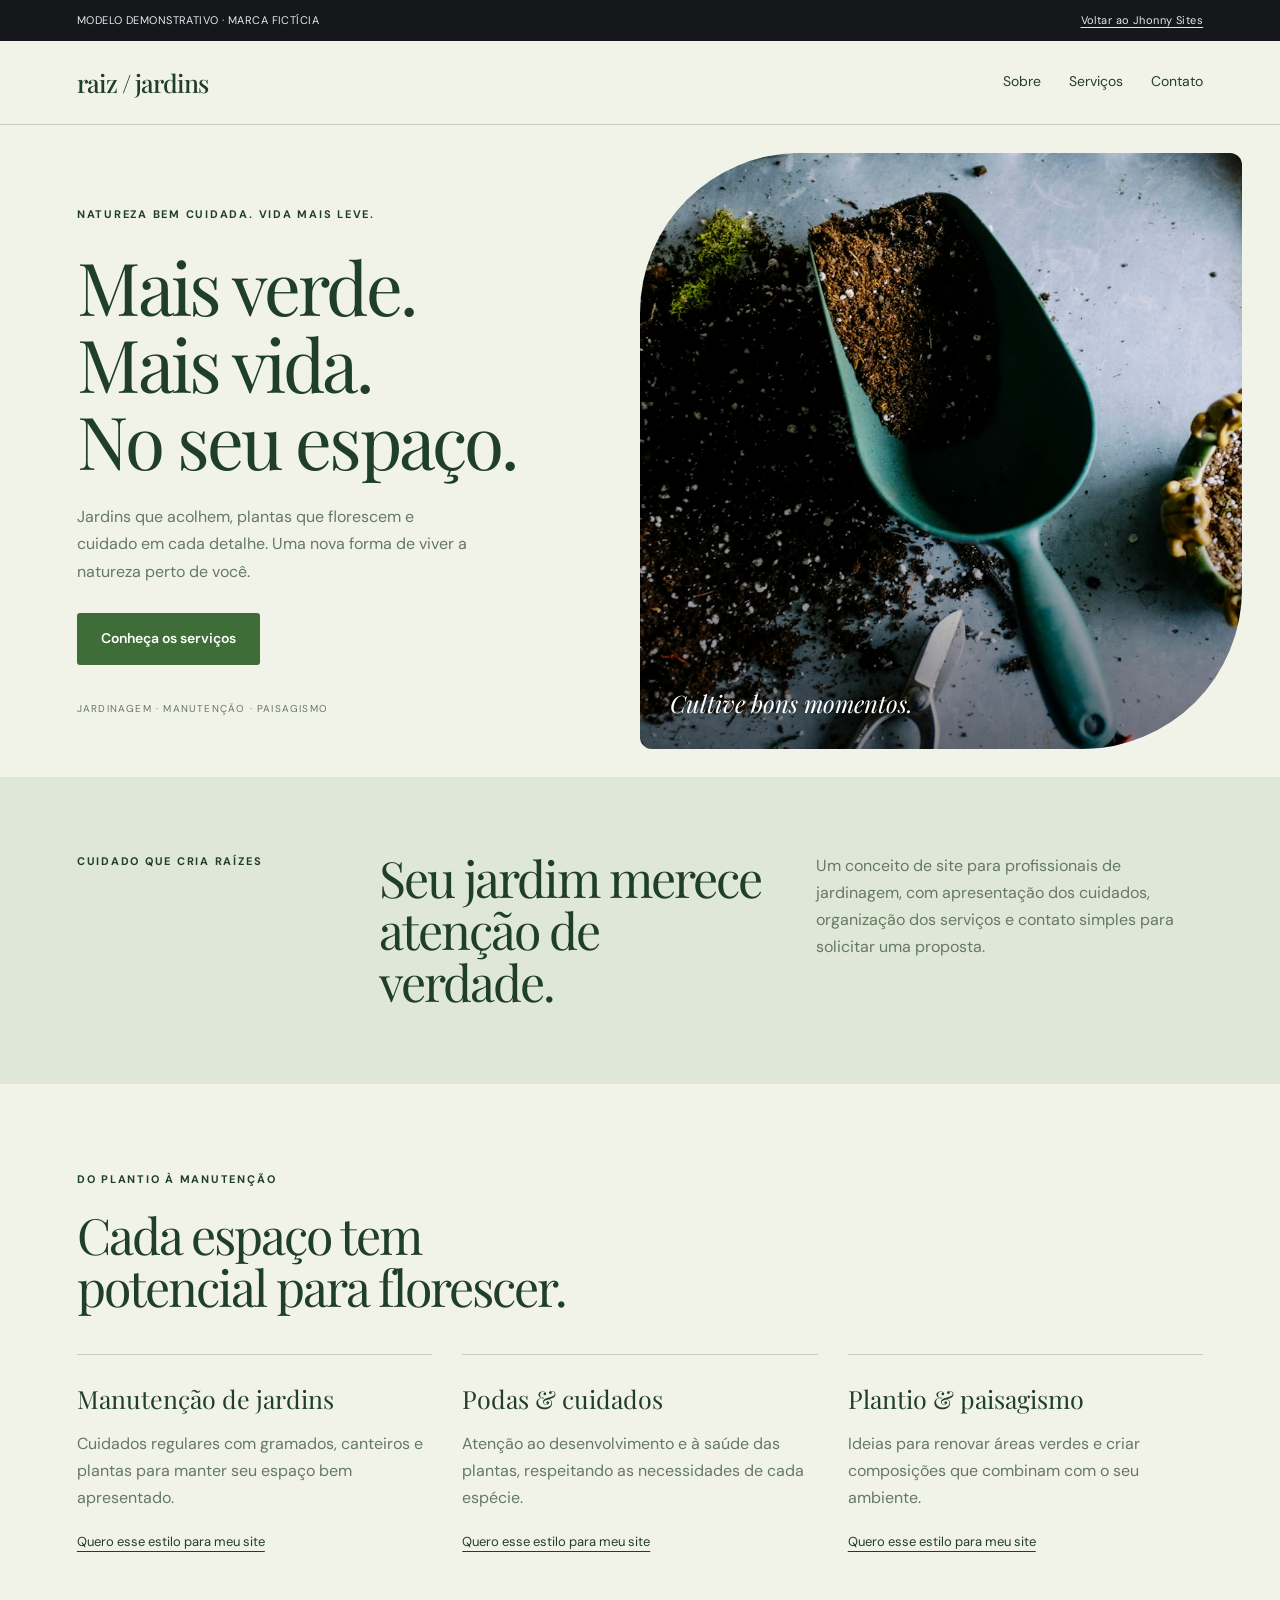
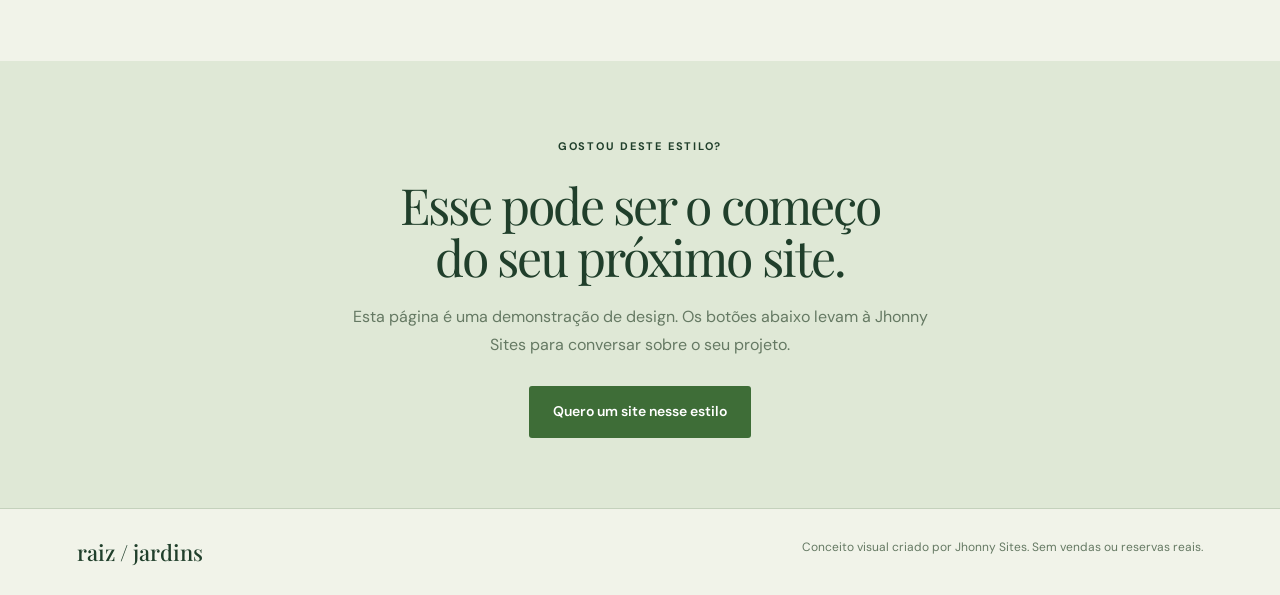
==== demos/jardinagem.html @ eca094b2 "Adicionar demonstração de jardinagem e paisagismo" ====
<!doctype html><html lang="pt-BR"><head><meta charset="utf-8"><meta name="viewport" content="width=device-width,initial-scale=1"><meta name="robots" content="noindex"><title>Raiz Jardins — Demonstração Jhonny Sites</title><link rel="stylesheet" href="demo.css?v=jardinagem"></head><body data-demo="jardinagem"><div class="demo-disclaimer"><span>MODELO DEMONSTRATIVO · MARCA FICTÍCIA</span><a href="../index.html#projetos">Voltar ao Jhonny Sites</a></div><header><a id="brand" href="#inicio"></a><nav aria-label="Navegação do exemplo"><a href="#sobre">Sobre</a><a href="#servicos" id="navServices">Serviços</a><a href="#contato">Contato</a></nav></header><main><section class="demo-hero" id="inicio"><div class="hero-copy"><span id="eyebrow" class="eyebrow"></span><h1 id="headline"></h1><p id="intro"></p><a href="#servicos" class="cta" id="primary"></a><span class="hero-caption" id="caption"></span></div><div class="hero-image"><img id="heroPhoto" alt="" fetchpriority="high"><span id="imageCaption"></span></div></section><section class="demo-about" id="sobre"><span class="eyebrow" id="aboutLabel"></span><h2 id="aboutTitle"></h2><p id="aboutText"></p></section><section class="demo-services" id="servicos"><div class="section-heading"><span class="eyebrow" id="servicesLabel"></span><h2 id="servicesTitle"></h2></div><div class="services-grid" id="cards"></div></section><section class="demo-contact" id="contato"><span class="eyebrow">GOSTOU DESTE ESTILO?</span><h2>Esse pode ser o começo<br>do seu próximo site.</h2><p>Esta página é uma demonstração de design. Os botões abaixo levam à Jhonny Sites para conversar sobre o seu projeto.</p><a class="cta" href="../index.html#contato">Quero um site nesse estilo</a></section></main><footer><strong id="footerBrand"></strong><span>Conceito visual criado por Jhonny Sites. Sem vendas ou reservas reais.</span></footer><script src="demo.js?v=jardinagem"></script></body></html>
---- demos/demo.css ----
@import url('https://fonts.googleapis.com/css2?family=DM+Sans:wght@400;500;600;700&family=Playfair+Display:wght@400;500;600&display=swap');
:root{--bg:#f4f0e8;--ink:#34251f;--muted:#77675b;--accent:#72503b;--surface:#e7ddd0;--line:#34251f30;--serif:'Playfair Display',Georgia,serif;--sans:'DM Sans',Arial,sans-serif}*{box-sizing:border-box}html{scroll-behavior:smooth;scroll-padding-top:20px}body{margin:0;background:var(--bg);color:var(--ink);font:16px/1.7 var(--sans)}a{color:inherit;text-decoration:none}a:focus-visible{outline:3px solid var(--accent);outline-offset:5px}h1,h2,h3,p{margin:0}h1,h2{font-family:var(--serif);font-weight:400;line-height:1.05;letter-spacing:-.04em}.demo-disclaimer{display:flex;justify-content:space-between;gap:15px;background:#15171b;color:#e7e9f1;padding:11px 6%;font-size:11px;letter-spacing:.04em}.demo-disclaimer a{text-decoration:underline;text-underline-offset:3px}header{padding:25px 6%;display:flex;align-items:center;justify-content:space-between;gap:24px;border-bottom:1px solid var(--line)}#brand{font:500 25px var(--serif);letter-spacing:-1px}nav{display:flex;gap:28px;font-size:14px}.demo-hero{display:grid;grid-template-columns:1fr 1fr;min-height:640px}.hero-copy{padding:80px 9% 60px 12%;display:flex;flex-direction:column;align-items:flex-start;justify-content:center}.eyebrow{font-size:11px;letter-spacing:.16em;font-weight:700}h1{font-size:clamp(45px,5.7vw,82px);margin:25px 0}.hero-copy>p{font-size:16px;color:var(--muted);max-width:400px}.cta{display:inline-block;background:var(--accent);color:#fff;padding:14px 24px;font-size:14px;font-weight:600;border-radius:3px;margin-top:28px}.cta:hover{filter:brightness(1.15)}.hero-caption{font-size:10px;letter-spacing:.12em;color:var(--muted);margin-top:35px}.hero-image{position:relative;margin:28px 6% 28px 0;min-width:0;overflow:hidden;border-radius:140px 0 0 0}.hero-image img{width:100%;height:100%;position:absolute;inset:0;object-fit:cover}.hero-image:after{content:'';position:absolute;inset:50% 0 0;background:linear-gradient(transparent,#0007)}.hero-image>span{position:absolute;bottom:30px;left:30px;right:25px;font:italic 24px var(--serif);color:#fff;z-index:1}.demo-about{display:grid;grid-template-columns:.65fr 1fr 1fr;gap:50px;align-items:start;padding:75px 6%;background:var(--surface)}h2{font-size:clamp(32px,3.9vw,54px)}.demo-about>p{font-size:16px;color:var(--muted)}.demo-services{padding:80px 6%}.section-heading{margin-bottom:40px}.section-heading h2{margin-top:18px}.services-grid{display:grid;grid-template-columns:repeat(3,1fr);gap:30px}.services-grid article{padding:27px 0;border-top:1px solid var(--line)}h3{font:400 25px var(--serif)}.services-grid p{color:var(--muted);margin-top:15px;font-size:16px}.services-grid a{display:inline-block;margin-top:20px;font-size:13px;text-decoration:underline;text-underline-offset:5px}.demo-contact{text-align:center;padding:70px 6%;background:var(--surface)}.demo-contact h2{margin:20px 0}.demo-contact>p{max-width:600px;margin:auto;color:var(--muted)}footer{padding:28px 6%;display:flex;justify-content:space-between;gap:25px;border-top:1px solid var(--line)}footer>strong{font:500 22px var(--serif)}footer>span{font-size:12px;color:var(--muted)}body[data-demo=beleza]{--bg:#f9f3f0;--ink:#4d3137;--muted:#87696f;--accent:#975b68;--surface:#eee1df;--line:#975b6830}body[data-demo=beleza] .hero-image{border-radius:180px 180px 0 0;margin:35px 8% 35px 0}body[data-demo=arquitetura]{--bg:#e8e8e3;--ink:#262d28;--muted:#637064;--accent:#46584a;--surface:#d8ddd4;--line:#46584a40;--serif:'DM Sans',Arial,sans-serif}body[data-demo=arquitetura] h1{font-weight:500;font-size:clamp(43px,5.5vw,76px);letter-spacing:-.07em}body[data-demo=arquitetura] .hero-image{border-radius:0;margin:0}body[data-demo=loja]{--bg:#171918;--ink:#f1f1e9;--muted:#b1b5ac;--accent:#c3d87b;--surface:#232821;--line:#c3d87b30;--serif:'DM Sans',Arial,sans-serif}body[data-demo=loja] h1{font-weight:700;letter-spacing:-.06em}body[data-demo=loja] .hero-image{border-radius:0;margin:25px 6% 25px 0}body[data-demo=loja] .cta{color:#161c0b}@media(max-width:760px){.demo-disclaimer{font-size:9px;align-items:center;gap:20px}.demo-disclaimer>span{max-width:155px}header{padding:22px 6%;flex-wrap:wrap}#brand{font-size:23px}nav{gap:17px;font-size:13px}.demo-hero{grid-template-columns:1fr;min-height:0}.hero-copy{padding:52px 6% 35px}h1{font-size:clamp(43px,10vw,66px);margin:22px 0}.hero-image,body[data-demo=beleza] .hero-image,body[data-demo=loja] .hero-image,body[data-demo=arquitetura] .hero-image{height:340px;margin:0 6% 28px;border-radius:80px 0 0 0}.hero-image>span{font-size:22px}.hero-caption{margin-top:25px}.demo-about{grid-template-columns:1fr;gap:22px;padding:50px 6%}.demo-about>p{max-width:500px}.demo-services{padding:50px 6%}.services-grid{grid-template-columns:1fr;gap:10px}.demo-contact{padding:50px 6%}.demo-contact h2{font-size:36px}footer{flex-direction:column;gap:12px}body[data-demo=arquitetura] h1{font-size:clamp(43px,10vw,66px)}}@media(prefers-reduced-motion:reduce){html{scroll-behavior:auto}}

body[data-demo=jardinagem]{--bg:#f1f3e9;--ink:#203f2b;--muted:#657963;--accent:#3e6d37;--surface:#dfe8d6;--line:#3e6d3740}body[data-demo=jardinagem] .hero-image{border-radius:160px 12px 160px 12px}body[data-demo=jardinagem] .hero-image img{object-position:center}
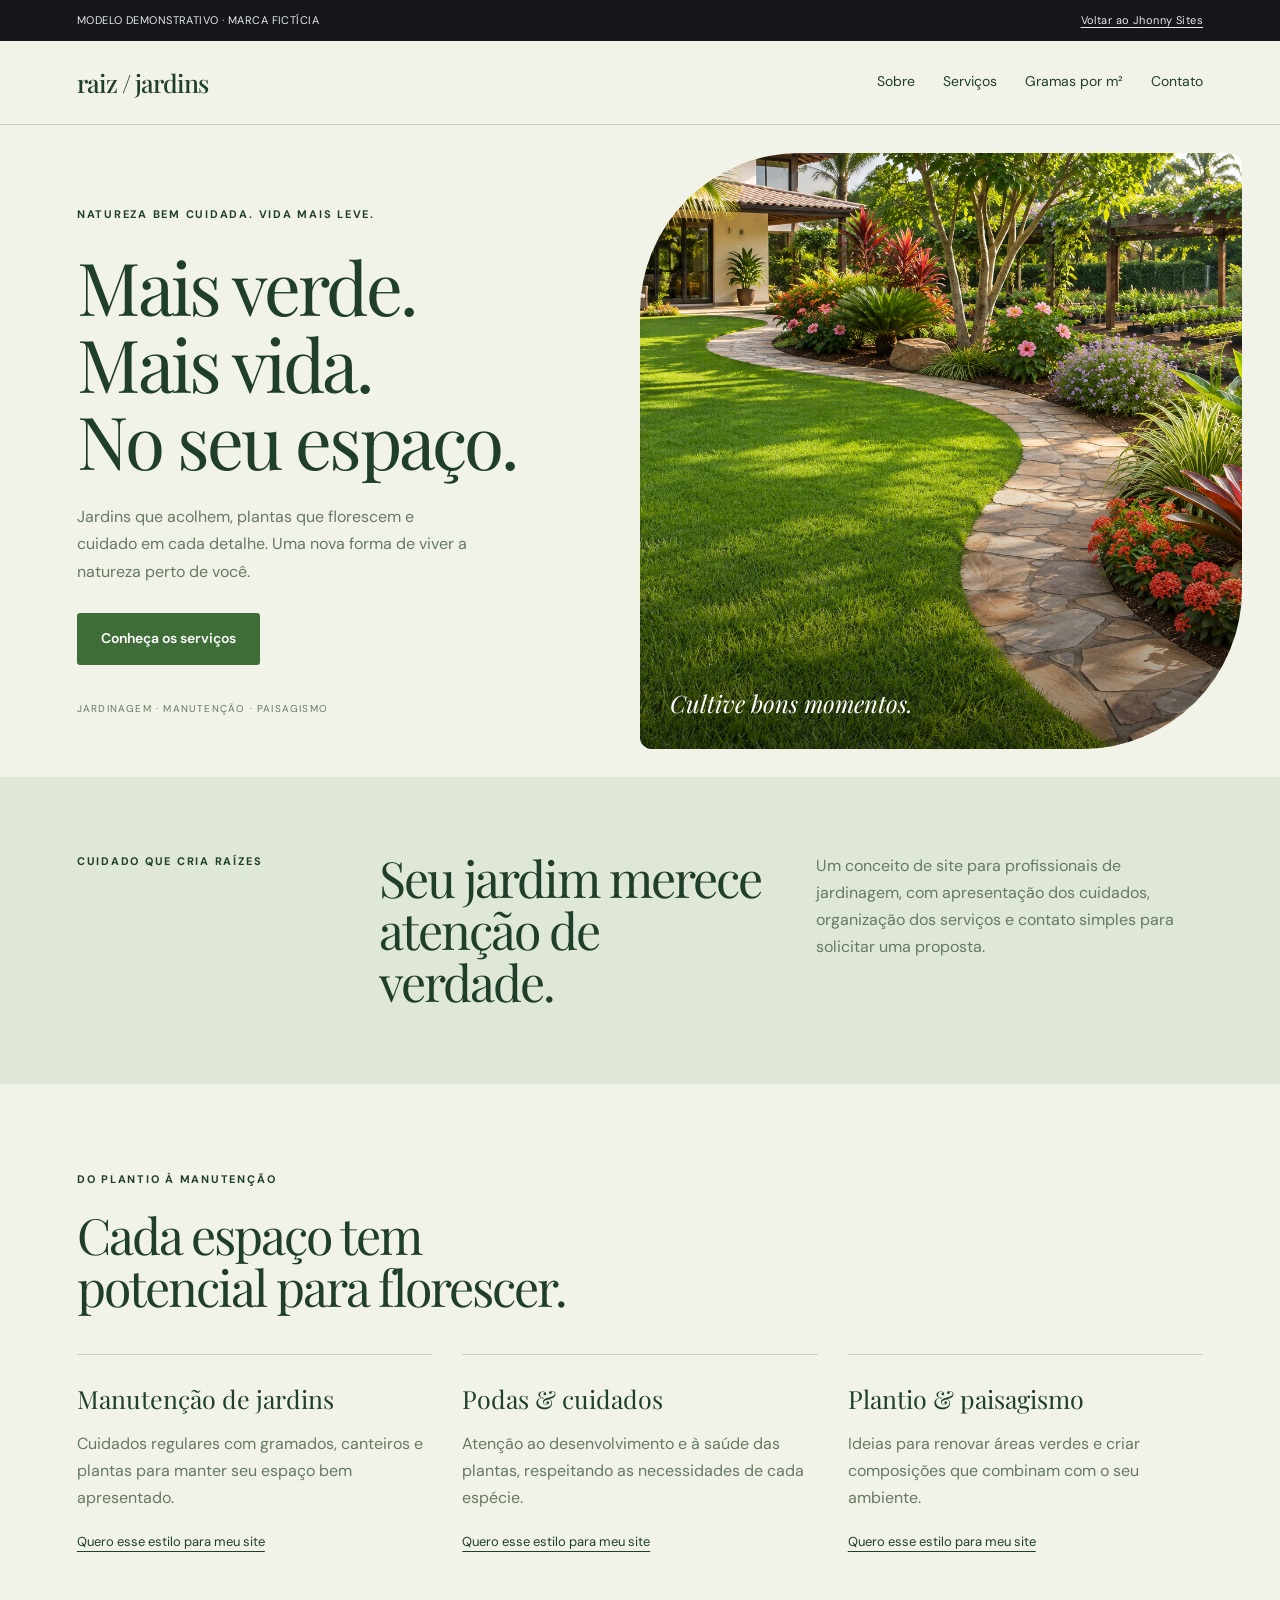
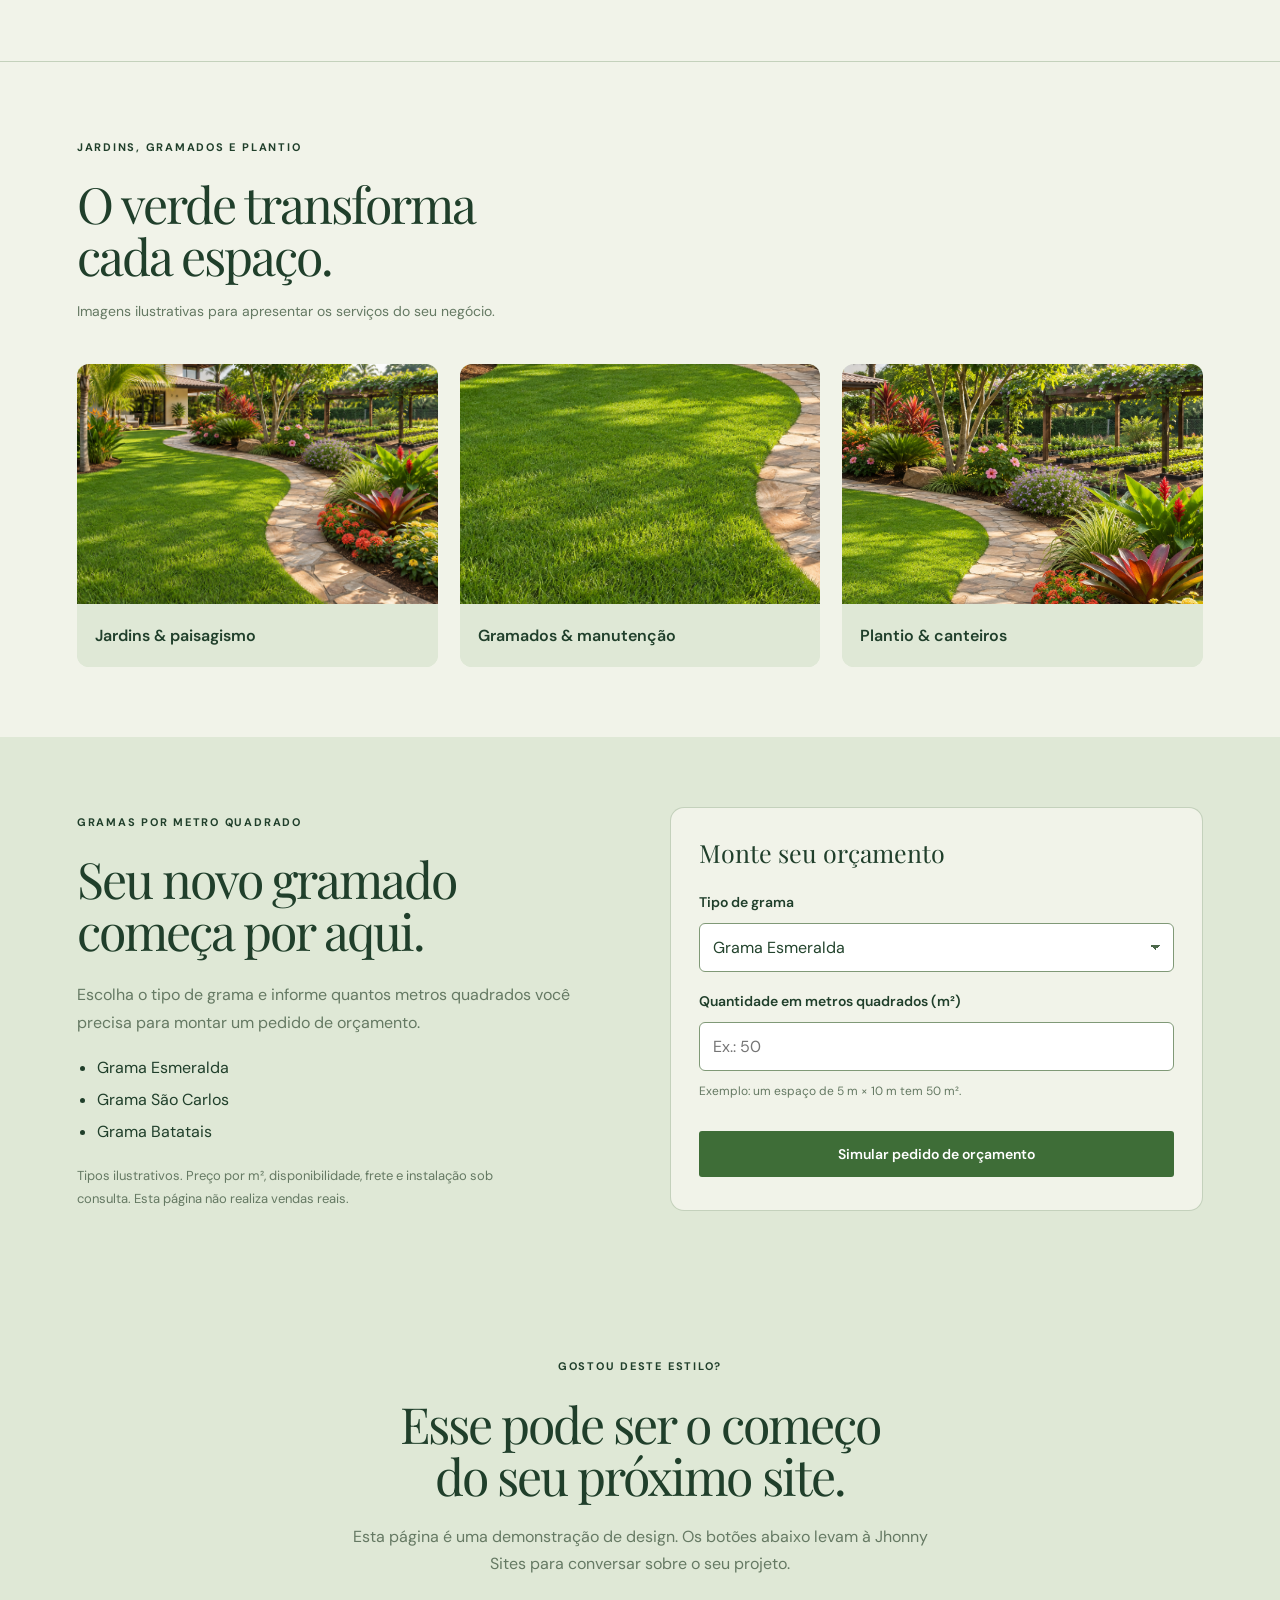
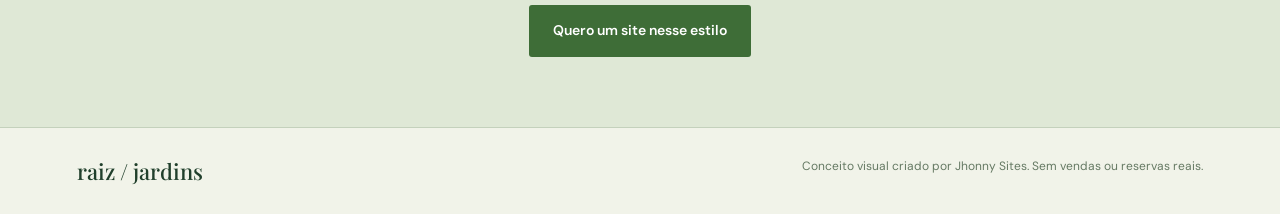
==== commit 7d9655c0: "Mostrar jardins e gramados com orçamento demonstrativo por metro quadrado" ====
--- a/demos/jardinagem.html
+++ b/demos/jardinagem.html
@@ -1 +1,3 @@
-<!doctype html><html lang="pt-BR"><head><meta charset="utf-8"><meta name="viewport" content="width=device-width,initial-scale=1"><meta name="robots" content="noindex"><title>Raiz Jardins — Demonstração Jhonny Sites</title><link rel="stylesheet" href="demo.css?v=jardinagem"></head><body data-demo="jardinagem"><div class="demo-disclaimer"><span>MODELO DEMONSTRATIVO · MARCA FICTÍCIA</span><a href="../index.html#projetos">Voltar ao Jhonny Sites</a></div><header><a id="brand" href="#inicio"></a><nav aria-label="Navegação do exemplo"><a href="#sobre">Sobre</a><a href="#servicos" id="navServices">Serviços</a><a href="#contato">Contato</a></nav></header><main><section class="demo-hero" id="inicio"><div class="hero-copy"><span id="eyebrow" class="eyebrow"></span><h1 id="headline"></h1><p id="intro"></p><a href="#servicos" class="cta" id="primary"></a><span class="hero-caption" id="caption"></span></div><div class="hero-image"><img id="heroPhoto" alt="" fetchpriority="high"><span id="imageCaption"></span></div></section><section class="demo-about" id="sobre"><span class="eyebrow" id="aboutLabel"></span><h2 id="aboutTitle"></h2><p id="aboutText"></p></section><section class="demo-services" id="servicos"><div class="section-heading"><span class="eyebrow" id="servicesLabel"></span><h2 id="servicesTitle"></h2></div><div class="services-grid" id="cards"></div></section><section class="demo-contact" id="contato"><span class="eyebrow">GOSTOU DESTE ESTILO?</span><h2>Esse pode ser o começo<br>do seu próximo site.</h2><p>Esta página é uma demonstração de design. Os botões abaixo levam à Jhonny Sites para conversar sobre o seu projeto.</p><a class="cta" href="../index.html#contato">Quero um site nesse estilo</a></section></main><footer><strong id="footerBrand"></strong><span>Conceito visual criado por Jhonny Sites. Sem vendas ou reservas reais.</span></footer><script src="demo.js?v=jardinagem"></script></body></html>+<!doctype html><html lang="pt-BR"><head><meta charset="utf-8"><meta name="viewport" content="width=device-width,initial-scale=1"><meta name="robots" content="noindex"><title>Raiz Jardins — Demonstração Jhonny Sites</title><link rel="stylesheet" href="demo.css?v=gramas"></head><body data-demo="jardinagem"><div class="demo-disclaimer"><span>MODELO DEMONSTRATIVO · MARCA FICTÍCIA</span><a href="../index.html#projetos">Voltar ao Jhonny Sites</a></div><header><a id="brand" href="#inicio"></a><nav aria-label="Navegação do exemplo"><a href="#sobre">Sobre</a><a href="#servicos" id="navServices">Serviços</a><a href="#gramas">Gramas por m²</a><a href="#contato">Contato</a></nav></header><main><section class="demo-hero" id="inicio"><div class="hero-copy"><span id="eyebrow" class="eyebrow"></span><h1 id="headline"></h1><p id="intro"></p><a href="#servicos" class="cta" id="primary"></a><span class="hero-caption" id="caption"></span></div><div class="hero-image"><img id="heroPhoto" alt="" fetchpriority="high"><span id="imageCaption"></span></div></section><section class="demo-about" id="sobre"><span class="eyebrow" id="aboutLabel"></span><h2 id="aboutTitle"></h2><p id="aboutText"></p></section><section class="demo-services" id="servicos"><div class="section-heading"><span class="eyebrow" id="servicesLabel"></span><h2 id="servicesTitle"></h2></div><div class="services-grid" id="cards"></div></section><section class="garden-showcase" aria-labelledby="gardenShowTitle"><div class="section-heading"><span class="eyebrow">JARDINS, GRAMADOS E PLANTIO</span><h2 id="gardenShowTitle">O verde transforma<br>cada espaço.</h2><p>Imagens ilustrativas para apresentar os serviços do seu negócio.</p></div><div class="garden-gallery"><figure><div class="garden-photo"><img src="../assets/jardim-gramado.png" alt="Jardim com canteiros floridos e caminho de pedra" loading="lazy"></div><figcaption>Jardins & paisagismo</figcaption></figure><figure><div class="garden-photo"><img class="grass-detail" src="../assets/jardim-gramado.png" alt="Gramado verde bem cuidado" loading="lazy"></div><figcaption>Gramados & manutenção</figcaption></figure><figure><div class="garden-photo"><img class="planting-detail" src="../assets/jardim-gramado.png" alt="Canteiros com mudas e plantas ornamentais" loading="lazy"></div><figcaption>Plantio & canteiros</figcaption></figure></div></section>
+<section class="grass-sales" id="gramas"><div class="grass-description"><span class="eyebrow">GRAMAS POR METRO QUADRADO</span><h2>Seu novo gramado<br>começa por aqui.</h2><p>Escolha o tipo de grama e informe quantos metros quadrados você precisa para montar um pedido de orçamento.</p><ul><li>Grama Esmeralda</li><li>Grama São Carlos</li><li>Grama Batatais</li></ul><small>Tipos ilustrativos. Preço por m², disponibilidade, frete e instalação sob consulta. Esta página não realiza vendas reais.</small></div><form id="grassForm"><h3>Monte seu orçamento</h3><label for="grassType">Tipo de grama</label><select id="grassType" required><option>Grama Esmeralda</option><option>Grama São Carlos</option><option>Grama Batatais</option></select><label for="grassQuantity">Quantidade em metros quadrados (m²)</label><input id="grassQuantity" type="number" min="0.01" max="100000" step="0.01" placeholder="Ex.: 50" required inputmode="decimal"><p class="grass-help">Exemplo: um espaço de 5 m × 10 m tem 50 m².</p><button class="cta" type="submit">Simular pedido de orçamento</button><div id="grassResult" hidden><p><strong id="grassSummary"></strong><br>Valor por m²: sob consulta.</p><label for="grassMessage">Mensagem do pedido demonstrativo</label><textarea id="grassMessage" readonly rows="6"></textarea><button class="cta secondary" type="button" id="copyGrass">Copiar simulação</button><p id="grassStatus" role="status" aria-live="polite"></p><a class="grass-contact" href="../index.html#contato">Quero um site com essa função</a></div></form></section>
+<section class="demo-contact" id="contato"><span class="eyebrow">GOSTOU DESTE ESTILO?</span><h2>Esse pode ser o começo<br>do seu próximo site.</h2><p>Esta página é uma demonstração de design. Os botões abaixo levam à Jhonny Sites para conversar sobre o seu projeto.</p><a class="cta" href="../index.html#contato">Quero um site nesse estilo</a></section></main><footer><strong id="footerBrand"></strong><span>Conceito visual criado por Jhonny Sites. Sem vendas ou reservas reais.</span></footer><script src="demo.js?v=gramas"></script><script src="grass.js?v=20261121"></script></body></html>
--- a/demos/demo.css
+++ b/demos/demo.css
@@ -2,3 +2,7 @@
 :root{--bg:#f4f0e8;--ink:#34251f;--muted:#77675b;--accent:#72503b;--surface:#e7ddd0;--line:#34251f30;--serif:'Playfair Display',Georgia,serif;--sans:'DM Sans',Arial,sans-serif}*{box-sizing:border-box}html{scroll-behavior:smooth;scroll-padding-top:20px}body{margin:0;background:var(--bg);color:var(--ink);font:16px/1.7 var(--sans)}a{color:inherit;text-decoration:none}a:focus-visible{outline:3px solid var(--accent);outline-offset:5px}h1,h2,h3,p{margin:0}h1,h2{font-family:var(--serif);font-weight:400;line-height:1.05;letter-spacing:-.04em}.demo-disclaimer{display:flex;justify-content:space-between;gap:15px;background:#15171b;color:#e7e9f1;padding:11px 6%;font-size:11px;letter-spacing:.04em}.demo-disclaimer a{text-decoration:underline;text-underline-offset:3px}header{padding:25px 6%;display:flex;align-items:center;justify-content:space-between;gap:24px;border-bottom:1px solid var(--line)}#brand{font:500 25px var(--serif);letter-spacing:-1px}nav{display:flex;gap:28px;font-size:14px}.demo-hero{display:grid;grid-template-columns:1fr 1fr;min-height:640px}.hero-copy{padding:80px 9% 60px 12%;display:flex;flex-direction:column;align-items:flex-start;justify-content:center}.eyebrow{font-size:11px;letter-spacing:.16em;font-weight:700}h1{font-size:clamp(45px,5.7vw,82px);margin:25px 0}.hero-copy>p{font-size:16px;color:var(--muted);max-width:400px}.cta{display:inline-block;background:var(--accent);color:#fff;padding:14px 24px;font-size:14px;font-weight:600;border-radius:3px;margin-top:28px}.cta:hover{filter:brightness(1.15)}.hero-caption{font-size:10px;letter-spacing:.12em;color:var(--muted);margin-top:35px}.hero-image{position:relative;margin:28px 6% 28px 0;min-width:0;overflow:hidden;border-radius:140px 0 0 0}.hero-image img{width:100%;height:100%;position:absolute;inset:0;object-fit:cover}.hero-image:after{content:'';position:absolute;inset:50% 0 0;background:linear-gradient(transparent,#0007)}.hero-image>span{position:absolute;bottom:30px;left:30px;right:25px;font:italic 24px var(--serif);color:#fff;z-index:1}.demo-about{display:grid;grid-template-columns:.65fr 1fr 1fr;gap:50px;align-items:start;padding:75px 6%;background:var(--surface)}h2{font-size:clamp(32px,3.9vw,54px)}.demo-about>p{font-size:16px;color:var(--muted)}.demo-services{padding:80px 6%}.section-heading{margin-bottom:40px}.section-heading h2{margin-top:18px}.services-grid{display:grid;grid-template-columns:repeat(3,1fr);gap:30px}.services-grid article{padding:27px 0;border-top:1px solid var(--line)}h3{font:400 25px var(--serif)}.services-grid p{color:var(--muted);margin-top:15px;font-size:16px}.services-grid a{display:inline-block;margin-top:20px;font-size:13px;text-decoration:underline;text-underline-offset:5px}.demo-contact{text-align:center;padding:70px 6%;background:var(--surface)}.demo-contact h2{margin:20px 0}.demo-contact>p{max-width:600px;margin:auto;color:var(--muted)}footer{padding:28px 6%;display:flex;justify-content:space-between;gap:25px;border-top:1px solid var(--line)}footer>strong{font:500 22px var(--serif)}footer>span{font-size:12px;color:var(--muted)}body[data-demo=beleza]{--bg:#f9f3f0;--ink:#4d3137;--muted:#87696f;--accent:#975b68;--surface:#eee1df;--line:#975b6830}body[data-demo=beleza] .hero-image{border-radius:180px 180px 0 0;margin:35px 8% 35px 0}body[data-demo=arquitetura]{--bg:#e8e8e3;--ink:#262d28;--muted:#637064;--accent:#46584a;--surface:#d8ddd4;--line:#46584a40;--serif:'DM Sans',Arial,sans-serif}body[data-demo=arquitetura] h1{font-weight:500;font-size:clamp(43px,5.5vw,76px);letter-spacing:-.07em}body[data-demo=arquitetura] .hero-image{border-radius:0;margin:0}body[data-demo=loja]{--bg:#171918;--ink:#f1f1e9;--muted:#b1b5ac;--accent:#c3d87b;--surface:#232821;--line:#c3d87b30;--serif:'DM Sans',Arial,sans-serif}body[data-demo=loja] h1{font-weight:700;letter-spacing:-.06em}body[data-demo=loja] .hero-image{border-radius:0;margin:25px 6% 25px 0}body[data-demo=loja] .cta{color:#161c0b}@media(max-width:760px){.demo-disclaimer{font-size:9px;align-items:center;gap:20px}.demo-disclaimer>span{max-width:155px}header{padding:22px 6%;flex-wrap:wrap}#brand{font-size:23px}nav{gap:17px;font-size:13px}.demo-hero{grid-template-columns:1fr;min-height:0}.hero-copy{padding:52px 6% 35px}h1{font-size:clamp(43px,10vw,66px);margin:22px 0}.hero-image,body[data-demo=beleza] .hero-image,body[data-demo=loja] .hero-image,body[data-demo=arquitetura] .hero-image{height:340px;margin:0 6% 28px;border-radius:80px 0 0 0}.hero-image>span{font-size:22px}.hero-caption{margin-top:25px}.demo-about{grid-template-columns:1fr;gap:22px;padding:50px 6%}.demo-about>p{max-width:500px}.demo-services{padding:50px 6%}.services-grid{grid-template-columns:1fr;gap:10px}.demo-contact{padding:50px 6%}.demo-contact h2{font-size:36px}footer{flex-direction:column;gap:12px}body[data-demo=arquitetura] h1{font-size:clamp(43px,10vw,66px)}}@media(prefers-reduced-motion:reduce){html{scroll-behavior:auto}}
 
 body[data-demo=jardinagem]{--bg:#f1f3e9;--ink:#203f2b;--muted:#657963;--accent:#3e6d37;--surface:#dfe8d6;--line:#3e6d3740}body[data-demo=jardinagem] .hero-image{border-radius:160px 12px 160px 12px}body[data-demo=jardinagem] .hero-image img{object-position:center}
+/* Vitrine de jardinagem e solicitação demonstrativa por m². */
+.garden-showcase{padding:70px 6%;border-top:1px solid var(--line)}.garden-showcase .section-heading>p{margin-top:18px;color:var(--muted);font-size:14px}.garden-gallery{display:grid;grid-template-columns:repeat(3,minmax(0,1fr));gap:22px}.garden-gallery figure{margin:0;overflow:hidden;border-radius:12px;background:var(--surface)}.garden-gallery img{display:block;width:100%;height:240px;object-fit:cover}.garden-gallery .grass-detail{object-position:left bottom;transform:scale(1.7);clip-path:inset(20.6%);margin-bottom:-98px;margin-top:-1px;height:338px}.garden-gallery .planting-detail{object-position:right top}.garden-gallery figcaption{position:relative;padding:18px;background:var(--surface);font-weight:600;font-size:16px}.grass-sales{display:grid;grid-template-columns:1fr 1fr;gap:60px;padding:70px 6%;background:var(--surface)}.grass-description h2{margin:18px 0 24px}.grass-description>p{color:var(--muted)}.grass-description ul{padding-left:20px;line-height:2}.grass-description small{display:block;max-width:450px;color:var(--muted);font-size:13px;line-height:1.8}#grassForm{background:var(--bg);border:1px solid var(--line);border-radius:14px;padding:28px;min-width:0}#grassForm h3{margin-bottom:22px}#grassForm label{font-size:14px;display:block;font-weight:600;margin:18px 0 8px}#grassForm :is(input,select,textarea){font:16px var(--sans);width:100%;max-width:100%;box-sizing:border-box;padding:13px;border:1px solid #809977;border-radius:6px;background:#fff;color:#23442d}#grassForm select{appearance:none;background-image:linear-gradient(45deg,transparent 50%,#4b6749 50%),linear-gradient(135deg,#4b6749 50%,transparent 50%);background-position:calc(100% - 18px) 50%,calc(100% - 13px) 50%;background-size:5px 5px;background-repeat:no-repeat;padding-right:35px}#grassForm .cta{border:0;cursor:pointer;font:600 14px var(--sans);width:100%;text-align:center}#grassForm .grass-help{font-size:12px;line-height:1.8;color:var(--muted);margin-top:10px}#grassResult[hidden]{display:none}#grassResult{margin-top:24px;padding-top:22px;border-top:1px solid var(--line)}#grassResult textarea{font-size:14px;line-height:1.7;resize:vertical}#grassForm .secondary{background:#dbe6d3;color:#2e4b30;margin-top:12px}.grass-contact{display:block;margin-top:18px;text-decoration:underline;text-underline-offset:4px;font-size:14px}#grassStatus{font-size:13px;margin-top:12px}#grassForm :is(input,select,textarea,button):focus-visible{outline:3px solid #638458;outline-offset:3px}@media(max-width:700px){.garden-showcase{padding:50px 6%}.garden-gallery{grid-template-columns:1fr}.garden-gallery img{height:240px}.garden-gallery .grass-detail{height:338px}.grass-sales{grid-template-columns:1fr;gap:30px;padding:50px 6%}#grassForm{padding:22px}body[data-demo=jardinagem] nav{flex-wrap:wrap;gap:10px 18px}}
+
+.garden-photo{height:240px;overflow:hidden;position:relative}.garden-photo img{height:100%;width:100%;object-fit:cover}.garden-photo .grass-detail{height:100%;margin:0;clip-path:none;transform:scale(1.8);transform-origin:15% 90%}.garden-photo .planting-detail{transform:scale(1.6);transform-origin:90% 12%}
